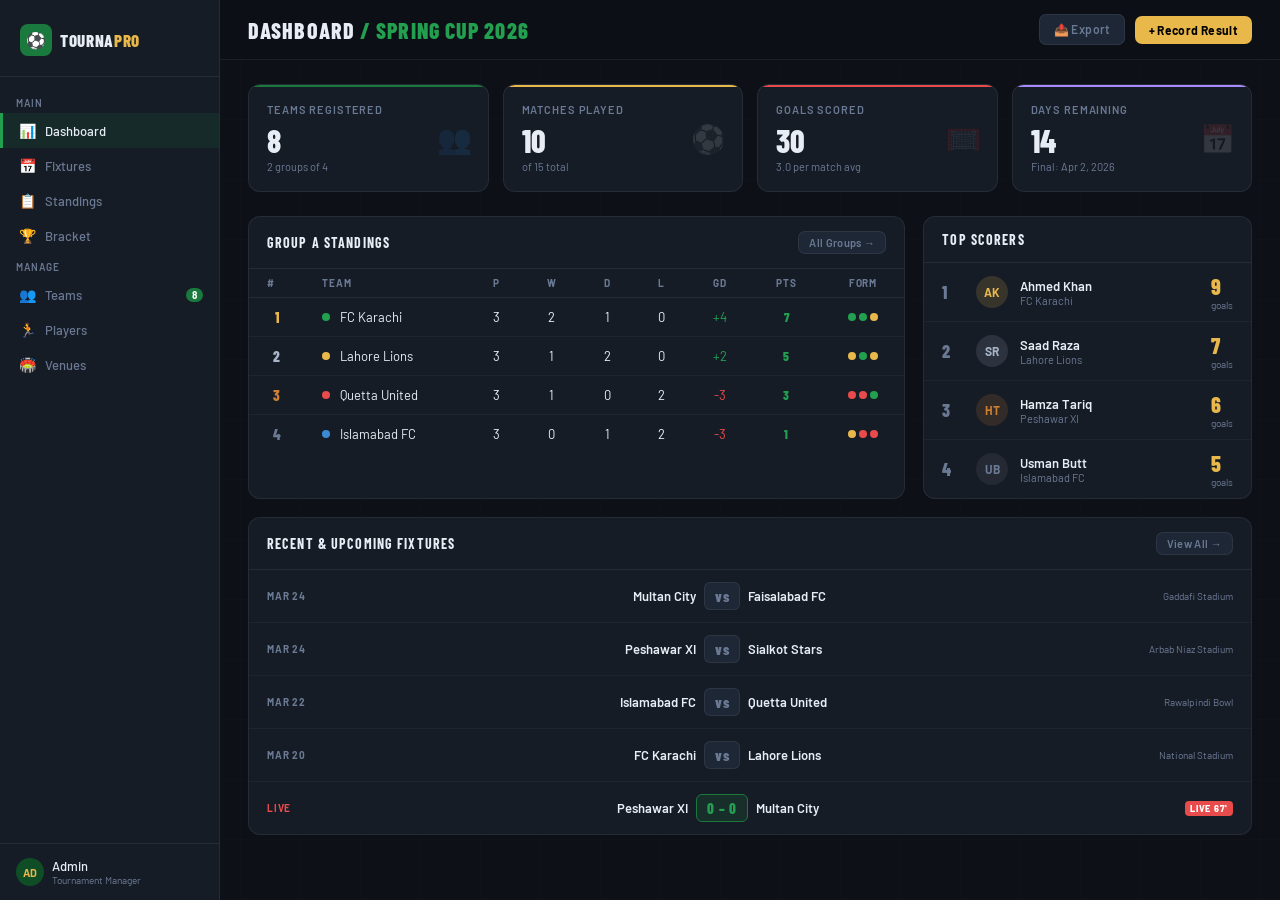
==== frontend/index.html @ d40a3f8a "Completed Frontend" ====
<!DOCTYPE html>
<html lang="en">
<head>
<meta charset="UTF-8">
<meta name="viewport" content="width=device-width, initial-scale=1.0">
<title>TournaPro — Sports Tournament Manager</title>
<link href="https://fonts.googleapis.com/css2?family=Barlow+Condensed:wght@400;600;700;800;900&family=Barlow:wght@400;500;600&display=swap" rel="stylesheet">
<link rel="stylesheet" href="style.css">

</head>
<body>
<div class="app">
  <!-- SIDEBAR -->
  <div class="sidebar">
    <div class="logo">
      <div class="logo-badge">
        <div class="logo-icon">⚽</div>
        <div class="logo-text">Tourna<span>Pro</span></div>
      </div>
    </div>
    <nav class="nav">
      <div class="nav-section">Main</div>
      <div class="nav-item active" onclick="navigate('dashboard', this)"><span class="icon">📊</span> Dashboard</div>
      <div class="nav-item" onclick="navigate('fixtures', this)"><span class="icon">📅</span> Fixtures</div>
      <div class="nav-item" onclick="navigate('standings', this)"><span class="icon">📋</span> Standings</div>
      <div class="nav-item" onclick="navigate('bracket', this)"><span class="icon">🏆</span> Bracket</div>
      <div class="nav-section">Manage</div>
      <div class="nav-item" onclick="navigate('teams', this)"><span class="icon">👥</span> Teams <span class="nav-badge" id="team-count-badge">8</span></div>
      <div class="nav-item" onclick="navigate('players', this)"><span class="icon">🏃</span> Players</div>
      <div class="nav-item" onclick="navigate('venues', this)"><span class="icon">🏟️</span> Venues</div>
    </nav>
    <div class="sidebar-footer">
      <div class="user-info">
        <div class="avatar">AD</div>
        <div>
          <div class="user-name">Admin</div>
          <div class="user-role">Tournament Manager</div>
        </div>
      </div>
    </div>
  </div>

  <!-- MAIN -->
  <div class="main">
    <div class="topbar">
      <div class="page-title" id="topbar-title">Dashboard <span>/ Spring Cup 2026</span></div>
      <div class="topbar-actions" id="topbar-actions">
        <button class="btn btn-ghost" onclick="showToast('📤 Export coming soon')">📤 Export</button>
        <button class="btn btn-gold" onclick="openModal('match-modal')">+ Record Result</button>
      </div>
    </div>

    <div class="content">

      <!-- ── DASHBOARD ── -->
      <div class="page active" id="page-dashboard">
        <div class="stats">
          <div class="stat-card" style="--accent: var(--green);">
            <div class="stat-label">Teams Registered</div>
            <div class="stat-value" id="stat-teams">8</div>
            <div class="stat-sub">2 groups of 4</div>
            <div class="stat-icon">👥</div>
          </div>
          <div class="stat-card" style="--accent: var(--gold);">
            <div class="stat-label">Matches Played</div>
            <div class="stat-value" id="stat-played">12</div>
            <div class="stat-sub" id="stat-played-sub">of 24 total</div>
            <div class="stat-icon">⚽</div>
          </div>
          <div class="stat-card" style="--accent: #e84b4b;">
            <div class="stat-label">Goals Scored</div>
            <div class="stat-value" id="stat-goals">31</div>
            <div class="stat-sub" id="stat-goals-sub">2.6 per match avg</div>
            <div class="stat-icon">🥅</div>
          </div>
          <div class="stat-card" style="--accent: #a78bfa;">
            <div class="stat-label">Days Remaining</div>
            <div class="stat-value">14</div>
            <div class="stat-sub">Final: Apr 2, 2026</div>
            <div class="stat-icon">📅</div>
          </div>
        </div>

        <div class="grid-3-1 mb18">
          <!-- STANDINGS MINI -->
          <div class="card">
            <div class="card-header">
              <div class="card-title">Group A Standings</div>
              <button class="btn btn-ghost" style="font-size:11px;padding:4px 10px;" onclick="navigate('standings', document.querySelector('[onclick*=standings]'))">All Groups →</button>
            </div>
            <table class="standings-table" id="dash-standings"></table>
          </div>
          <!-- TOP SCORERS -->
          <div class="card">
            <div class="card-header"><div class="card-title">Top Scorers</div></div>
            <div id="dash-scorers"></div>
          </div>
        </div>

        <!-- FIXTURES MINI -->
        <div class="card">
          <div class="card-header">
            <div class="card-title">Recent & Upcoming Fixtures</div>
            <button class="btn btn-ghost" style="font-size:11px;padding:4px 10px;" onclick="navigate('fixtures', document.querySelector('[onclick*=fixtures]'))">View All →</button>
          </div>
          <div id="dash-fixtures"></div>
        </div>
      </div>

      <!-- ── FIXTURES PAGE ── -->
      <div class="page" id="page-fixtures">
        <div class="search-bar">
          <input class="search-input" placeholder="🔍  Search by team or venue..." id="fixture-search" oninput="renderFixturesPage()">
          <select class="filter-select" id="fixture-filter" onchange="renderFixturesPage()">
            <option value="all">All Matches</option>
            <option value="played">Played</option>
            <option value="upcoming">Upcoming</option>
            <option value="live">Live</option>
          </select>
          <button class="btn btn-gold" onclick="openModal('match-modal')">+ Record Result</button>
        </div>
        <div class="card">
          <div id="fixtures-list"></div>
        </div>
      </div>

      <!-- ── STANDINGS PAGE ── -->
      <div class="page" id="page-standings">
        <div class="group-pills" id="group-pills">
          <div class="pill active" onclick="selectGroup('A', this)">Group A</div>
          <div class="pill" onclick="selectGroup('B', this)">Group B</div>
        </div>
        <div class="card">
          <div class="card-header">
            <div class="card-title" id="standings-group-title">Group A Standings</div>
          </div>
          <table class="standings-table" id="full-standings"></table>
        </div>
      </div>

      <!-- ── BRACKET PAGE ── -->
      <div class="page" id="page-bracket">
        <div class="card">
          <div class="card-header"><div class="card-title">🏆 Knockout Bracket — Spring Cup 2026</div></div>
          <div class="bracket-wrap">
            <div class="bracket" id="bracket-view"></div>
          </div>
        </div>
      </div>

      <!-- ── TEAMS PAGE ── -->
      <div class="page" id="page-teams">
        <div class="search-bar">
          <input class="search-input" placeholder="🔍  Search teams..." id="team-search" oninput="renderTeamsPage()">
          <button class="btn btn-gold" onclick="openModal('add-team-modal')">+ Add Team</button>
        </div>
        <div class="teams-grid" id="teams-grid"></div>
      </div>

      <!-- ── PLAYERS PAGE ── -->
      <div class="page" id="page-players">
        <div class="search-bar">
          <input class="search-input" placeholder="🔍  Search players..." id="player-search" oninput="renderPlayersPage()">
          <select class="filter-select" id="player-team-filter" onchange="renderPlayersPage()">
            <option value="all">All Teams</option>
          </select>
          <select class="filter-select" id="player-pos-filter" onchange="renderPlayersPage()">
            <option value="all">All Positions</option>
            <option value="FW">Forward</option>
            <option value="MF">Midfielder</option>
            <option value="DF">Defender</option>
            <option value="GK">Goalkeeper</option>
          </select>
          <button class="btn btn-gold" onclick="openModal('add-player-modal')">+ Add Player</button>
        </div>
        <div class="card">
          <table class="players-table">
            <thead>
              <tr>
                <th>#</th>
                <th>Player</th>
                <th>Team</th>
                <th>Position</th>
                <th>Goals</th>
                <th>Assists</th>
                <th>Matches</th>
              </tr>
            </thead>
            <tbody id="players-tbody"></tbody>
          </table>
        </div>
      </div>

      <!-- ── VENUES PAGE ── -->
      <div class="page" id="page-venues">
        <div class="venues-grid" id="venues-grid"></div>
      </div>

    </div><!-- /content -->
  </div><!-- /main -->
</div><!-- /app -->

<!-- ── MODAL: Record Match Result ── -->
<div class="modal-overlay" id="match-modal" onclick="closeModalOutside(event, 'match-modal')">
  <div class="modal">
    <div class="modal-header">
      <div class="modal-title">⚽ Record Match Result</div>
      <button class="modal-close" onclick="closeModal('match-modal')">✕</button>
    </div>
    <div class="modal-body">
      <div class="form-group">
        <label class="form-label">Fixture</label>
        <select class="form-select" id="result-fixture-select" onchange="updateResultTeams()"></select>
      </div>
      <div class="result-teams" id="result-teams-display">
        <div class="result-team">
          <div class="result-team-name" id="result-home-name">Home Team</div>
          <input type="number" class="score-input" id="result-home-score" value="0" min="0" max="20">
        </div>
        <div class="result-vs">VS</div>
        <div class="result-team">
          <div class="result-team-name" id="result-away-name">Away Team</div>
          <input type="number" class="score-input" id="result-away-score" value="0" min="0" max="20">
        </div>
      </div>
      <div class="form-group">
        <label class="form-label">Venue</label>
        <select class="form-select" id="result-venue-select"></select>
      </div>
    </div>
    <div class="modal-footer">
      <button class="btn btn-ghost" onclick="closeModal('match-modal')">Cancel</button>
      <button class="btn btn-primary" onclick="submitResult()">Save Result</button>
    </div>
  </div>
</div>

<!-- ── MODAL: Add Team ── -->
<div class="modal-overlay" id="add-team-modal" onclick="closeModalOutside(event, 'add-team-modal')">
  <div class="modal">
    <div class="modal-header">
      <div class="modal-title">👥 Add New Team</div>
      <button class="modal-close" onclick="closeModal('add-team-modal')">✕</button>
    </div>
    <div class="modal-body">
      <div class="form-group">
        <label class="form-label">Team Name</label>
        <input class="form-input" id="new-team-name" placeholder="e.g. Peshawar XI">
      </div>
      <div class="form-row">
        <div class="form-group">
          <label class="form-label">Group</label>
          <select class="form-select" id="new-team-group">
            <option value="A">Group A</option>
            <option value="B">Group B</option>
          </select>
        </div>
        <div class="form-group">
          <label class="form-label">Team Color</label>
          <select class="form-select" id="new-team-color">
            <option value="#22a050">Green</option>
            <option value="#e8b84b">Gold</option>
            <option value="#3b8bd4">Blue</option>
            <option value="#e84b4b">Red</option>
            <option value="#a78bfa">Purple</option>
            <option value="#f97316">Orange</option>
          </select>
        </div>
      </div>
    </div>
    <div class="modal-footer">
      <button class="btn btn-ghost" onclick="closeModal('add-team-modal')">Cancel</button>
      <button class="btn btn-primary" onclick="addTeam()">Add Team</button>
    </div>
  </div>
</div>

<!-- ── MODAL: Add Player ── -->
<div class="modal-overlay" id="add-player-modal" onclick="closeModalOutside(event, 'add-player-modal')">
  <div class="modal">
    <div class="modal-header">
      <div class="modal-title">🏃 Add New Player</div>
      <button class="modal-close" onclick="closeModal('add-player-modal')">✕</button>
    </div>
    <div class="modal-body">
      <div class="form-row">
        <div class="form-group">
          <label class="form-label">Full Name</label>
          <input class="form-input" id="new-player-name" placeholder="e.g. Ali Hassan">
        </div>
        <div class="form-group">
          <label class="form-label">Jersey #</label>
          <input class="form-input" id="new-player-jersey" type="number" placeholder="10" min="1" max="99">
        </div>
      </div>
      <div class="form-row">
        <div class="form-group">
          <label class="form-label">Team</label>
          <select class="form-select" id="new-player-team"></select>
        </div>
        <div class="form-group">
          <label class="form-label">Position</label>
          <select class="form-select" id="new-player-pos">
            <option value="FW">Forward</option>
            <option value="MF">Midfielder</option>
            <option value="DF">Defender</option>
            <option value="GK">Goalkeeper</option>
          </select>
        </div>
      </div>
    </div>
    <div class="modal-footer">
      <button class="btn btn-ghost" onclick="closeModal('add-player-modal')">Cancel</button>
      <button class="btn btn-primary" onclick="addPlayer()">Add Player</button>
    </div>
  </div>
</div>

<!-- TOAST -->
<div class="toast" id="toast">
  <span id="toast-msg">✅ Saved successfully</span>
</div>
<script src="script.js" defer></script>
</body>
</html>
---- frontend/style.css ----
*, *::before, *::after { box-sizing: border-box; margin: 0; padding: 0; }

:root {
  --green: #1a7a3e;
  --green-light: #22a050;
  --green-dark: #0f4d26;
  --gold: #e8b84b;
  --bg: #0d1117;
  --surface: #161c26;
  --surface2: #1e2736;
  --border: rgba(255,255,255,0.07);
  --text: #e8edf5;
  --muted: #6b7a94;
  --red: #e84b4b;
  --blue: #3b8bd4;
}

body {
  font-family: 'Barlow', sans-serif;
  background: var(--bg);
  color: var(--text);
  min-height: 100vh;
  overflow-x: hidden;
}

body::before {
  content: '';
  position: fixed;
  inset: 0;
  background:
    repeating-linear-gradient(90deg, rgba(255,255,255,0.012) 0px, rgba(255,255,255,0.012) 1px, transparent 1px, transparent 60px),
    repeating-linear-gradient(0deg, rgba(255,255,255,0.012) 0px, rgba(255,255,255,0.012) 1px, transparent 1px, transparent 60px);
  pointer-events: none;
  z-index: 0;
}

.app { position: relative; z-index: 1; display: flex; min-height: 100vh; }

/* ── SIDEBAR ── */
.sidebar {
  width: 220px;
  flex-shrink: 0;
  background: var(--surface);
  border-right: 1px solid var(--border);
  display: flex;
  flex-direction: column;
  position: fixed;
  top: 0; left: 0; bottom: 0;
  overflow-y: auto;
  z-index: 100;
}

.logo {
  padding: 24px 20px 20px;
  border-bottom: 1px solid var(--border);
}
.logo-badge { display: inline-flex; align-items: center; gap: 8px; }
.logo-icon {
  width: 32px; height: 32px;
  background: var(--green);
  border-radius: 8px;
  display: flex; align-items: center; justify-content: center;
  font-size: 16px;
}
.logo-text {
  font-family: 'Barlow Condensed', sans-serif;
  font-weight: 800; font-size: 17px;
  letter-spacing: 0.04em; text-transform: uppercase;
  color: var(--text); line-height: 1.1;
}
.logo-text span { color: var(--gold); }

.nav { padding: 12px 0; flex: 1; }
.nav-section { padding: 8px 16px 4px; font-size: 10px; font-weight: 600; letter-spacing: 0.1em; text-transform: uppercase; color: var(--muted); }
.nav-item {
  display: flex; align-items: center; gap: 10px;
  padding: 9px 16px;
  font-size: 13px; font-weight: 500;
  color: var(--muted);
  cursor: pointer;
  border-left: 3px solid transparent;
  transition: all 0.15s;
  user-select: none;
}
.nav-item:hover { color: var(--text); background: rgba(255,255,255,0.04); }
.nav-item.active { color: var(--text); background: rgba(26,122,62,0.15); border-left-color: var(--green-light); }
.nav-item .icon { width: 16px; text-align: center; font-size: 14px; }
.nav-badge {
  margin-left: auto;
  background: var(--green); color: #fff;
  font-size: 10px; font-weight: 700;
  padding: 1px 6px; border-radius: 99px;
}

.sidebar-footer {
  padding: 14px 16px;
  border-top: 1px solid var(--border);
}
.user-info { display: flex; align-items: center; gap: 8px; }
.avatar {
  width: 28px; height: 28px; border-radius: 50%;
  background: var(--green-dark);
  display: flex; align-items: center; justify-content: center;
  font-size: 11px; font-weight: 700; color: var(--gold);
}
.user-name { font-weight: 500; color: var(--text); font-size: 13px; }
.user-role { font-size: 10px; color: var(--muted); }

/* ── MAIN ── */
.main { flex: 1; margin-left: 220px; display: flex; flex-direction: column; }

/* ── TOPBAR ── */
.topbar {
  display: flex; align-items: center; justify-content: space-between;
  padding: 14px 28px;
  border-bottom: 1px solid var(--border);
  background: rgba(13,17,23,0.85);
  backdrop-filter: blur(12px);
  position: sticky; top: 0; z-index: 10;
}
.page-title {
  font-family: 'Barlow Condensed', sans-serif;
  font-size: 22px; font-weight: 800;
  text-transform: uppercase; letter-spacing: 0.05em;
}
.page-title span { color: var(--green-light); }
.topbar-actions { display: flex; gap: 10px; align-items: center; }
.btn {
  padding: 7px 14px; border-radius: 7px;
  font-size: 12px; font-weight: 600;
  cursor: pointer; border: none;
  font-family: 'Barlow', sans-serif;
  letter-spacing: 0.03em; transition: all 0.15s;
}
.btn-ghost { background: var(--surface2); color: var(--muted); border: 1px solid var(--border); }
.btn-ghost:hover { color: var(--text); border-color: rgba(255,255,255,0.2); }
.btn-primary { background: var(--green); color: #fff; }
.btn-primary:hover { background: var(--green-light); }
.btn-gold { background: var(--gold); color: #000; font-weight: 700; }
.btn-gold:hover { background: #f0c860; }
.btn-danger { background: var(--red); color: #fff; }
.btn-danger:hover { background: #ff6060; }

/* ── CONTENT PAGES ── */
.content { padding: 24px 28px; }
.page { display: none; }
.page.active { display: block; animation: fadeUp 0.3s ease; }

/* ── TABS ── */
.tabs {
  display: flex; gap: 0; margin-bottom: 24px;
  background: var(--surface); border-radius: 10px;
  padding: 4px; width: fit-content;
  border: 1px solid var(--border);
}
.tab {
  padding: 7px 16px; font-size: 12px; font-weight: 600;
  border-radius: 7px; cursor: pointer; color: var(--muted);
  transition: all 0.15s; letter-spacing: 0.03em;
}
.tab.active { background: var(--green); color: #fff; }
.tab:hover:not(.active) { color: var(--text); }

/* ── STATS ── */
.stats { display: grid; grid-template-columns: repeat(4, 1fr); gap: 14px; margin-bottom: 24px; }
.stat-card {
  background: var(--surface);
  border: 1px solid var(--border);
  border-radius: 12px; padding: 18px;
  position: relative; overflow: hidden;
  animation: fadeUp 0.4s ease both;
}
.stat-card::before {
  content: ''; position: absolute;
  top: 0; left: 0; right: 0; height: 2px;
  background: var(--accent, var(--green));
}
.stat-label { font-size: 11px; font-weight: 600; text-transform: uppercase; letter-spacing: 0.08em; color: var(--muted); margin-bottom: 8px; }
.stat-value { font-family: 'Barlow Condensed', sans-serif; font-size: 32px; font-weight: 800; line-height: 1; }
.stat-sub { font-size: 11px; color: var(--muted); margin-top: 4px; }
.stat-icon { position: absolute; right: 16px; top: 50%; transform: translateY(-50%); font-size: 28px; opacity: 0.12; }

/* ── CARD ── */
.card {
  background: var(--surface);
  border: 1px solid var(--border);
  border-radius: 12px; overflow: hidden;
  animation: fadeUp 0.35s ease both;
}
.card-header {
  display: flex; align-items: center; justify-content: space-between;
  padding: 14px 18px;
  border-bottom: 1px solid var(--border);
}
.card-title {
  font-family: 'Barlow Condensed', sans-serif;
  font-size: 14px; font-weight: 700;
  text-transform: uppercase; letter-spacing: 0.08em;
}

/* ── GRID ── */
.grid-3-1 { display: grid; grid-template-columns: 2fr 1fr; gap: 18px; }
.grid-2 { display: grid; grid-template-columns: 1fr 1fr; gap: 18px; }
.mb18 { margin-bottom: 18px; }

/* ── STANDINGS TABLE ── */
.standings-table { width: 100%; border-collapse: collapse; }
.standings-table th {
  font-size: 10px; font-weight: 700; text-transform: uppercase;
  letter-spacing: 0.08em; color: var(--muted);
  padding: 8px 18px; text-align: center;
  border-bottom: 1px solid var(--border);
}
.standings-table th:first-child,
.standings-table th:nth-child(2) { text-align: left; }
.standings-table td {
  padding: 10px 18px; font-size: 13px;
  text-align: center;
  border-bottom: 1px solid rgba(255,255,255,0.04);
  transition: background 0.15s;
}
.standings-table tr:hover td { background: rgba(255,255,255,0.03); }
.standings-table tr:last-child td { border-bottom: none; }
.standings-table td:nth-child(2) { text-align: left; }
.rank {
  font-family: 'Barlow Condensed', sans-serif;
  font-weight: 800; font-size: 15px; color: var(--muted);
}
.rank.gold { color: var(--gold); }
.rank.silver { color: #a8b5c8; }
.rank.bronze { color: #cd7f32; }
.team-cell { display: flex; align-items: center; gap: 10px; }
.team-dot { width: 8px; height: 8px; border-radius: 50%; flex-shrink: 0; }
.pts { font-family: 'Barlow Condensed', sans-serif; font-weight: 800; font-size: 16px; color: var(--green-light); }
.form-dots { display: flex; gap: 3px; justify-content: center; }
.form-dot { width: 8px; height: 8px; border-radius: 50%; }
.w { background: var(--green-light); }
.d { background: var(--gold); }
.l { background: var(--red); }

/* ── FIXTURES ── */
.fixture {
  padding: 12px 18px;
  display: flex; align-items: center;
  border-bottom: 1px solid rgba(255,255,255,0.04);
  gap: 12px; transition: background 0.15s; cursor: default;
}
.fixture:last-child { border-bottom: none; }
.fixture:hover { background: rgba(255,255,255,0.03); }
.fixture-date { font-size: 10px; font-weight: 700; text-transform: uppercase; letter-spacing: 0.08em; color: var(--muted); width: 54px; flex-shrink: 0; }
.fixture-teams { flex: 1; display: flex; align-items: center; gap: 8px; }
.fixture-team { flex: 1; font-size: 13px; font-weight: 600; }
.fixture-team.home { text-align: right; }
.fixture-score {
  background: var(--surface2); border: 1px solid var(--border);
  border-radius: 6px; padding: 4px 10px;
  font-family: 'Barlow Condensed', sans-serif;
  font-weight: 800; font-size: 15px; letter-spacing: 0.05em;
  flex-shrink: 0;
}
.fixture-score.live { background: rgba(26,122,62,0.2); border-color: var(--green); color: var(--green-light); }
.fixture-score.upcoming { color: var(--muted); }
.fixture-venue { font-size: 10px; color: var(--muted); width: 110px; text-align: right; flex-shrink: 0; }
.live-badge {
  background: var(--red); color: #fff;
  font-size: 9px; font-weight: 800;
  padding: 2px 5px; border-radius: 4px; letter-spacing: 0.08em;
  animation: pulse 1.5s ease-in-out infinite;
}

/* ── SCORERS ── */
.scorer {
  display: flex; align-items: center; gap: 12px;
  padding: 10px 18px;
  border-bottom: 1px solid rgba(255,255,255,0.04);
  transition: background 0.15s;
}
.scorer:last-child { border-bottom: none; }
.scorer:hover { background: rgba(255,255,255,0.03); }
.scorer-rank { font-family: 'Barlow Condensed', sans-serif; font-weight: 800; font-size: 18px; color: var(--muted); width: 22px; flex-shrink: 0; }
.scorer-avatar {
  width: 32px; height: 32px; border-radius: 50%;
  display: flex; align-items: center; justify-content: center;
  font-weight: 700; font-size: 12px; flex-shrink: 0;
}
.scorer-info { flex: 1; }
.scorer-name { font-size: 13px; font-weight: 600; }
.scorer-team { font-size: 11px; color: var(--muted); }
.scorer-goals { font-family: 'Barlow Condensed', sans-serif; font-size: 22px; font-weight: 800; color: var(--gold); }
.scorer-label { font-size: 10px; color: var(--muted); text-align: right; }

/* ── TEAMS PAGE ── */
.teams-grid { display: grid; grid-template-columns: repeat(3, 1fr); gap: 14px; }
.team-card {
  background: var(--surface); border: 1px solid var(--border);
  border-radius: 12px; padding: 18px;
  cursor: pointer; transition: all 0.2s;
  animation: fadeUp 0.35s ease both;
}
.team-card:hover { border-color: var(--green); transform: translateY(-2px); }
.team-card-header { display: flex; align-items: center; gap: 12px; margin-bottom: 14px; }
.team-logo {
  width: 44px; height: 44px; border-radius: 10px;
  display: flex; align-items: center; justify-content: center;
  font-size: 20px; flex-shrink: 0;
}
.team-card-name { font-family: 'Barlow Condensed', sans-serif; font-size: 17px; font-weight: 800; text-transform: uppercase; letter-spacing: 0.05em; }
.team-card-group { font-size: 11px; color: var(--muted); }
.team-stats-row { display: flex; gap: 0; }
.team-stat { flex: 1; text-align: center; }
.team-stat-val { font-family: 'Barlow Condensed', sans-serif; font-size: 20px; font-weight: 800; }
.team-stat-lbl { font-size: 10px; color: var(--muted); text-transform: uppercase; letter-spacing: 0.06em; }
.team-divider { width: 1px; background: var(--border); margin: 4px 0; }

/* ── PLAYERS PAGE ── */
.players-table { width: 100%; border-collapse: collapse; }
.players-table th {
  font-size: 10px; font-weight: 700; text-transform: uppercase;
  letter-spacing: 0.08em; color: var(--muted);
  padding: 10px 18px; text-align: left;
  border-bottom: 1px solid var(--border);
}
.players-table td {
  padding: 11px 18px; font-size: 13px;
  border-bottom: 1px solid rgba(255,255,255,0.04);
  transition: background 0.15s;
}
.players-table tr:hover td { background: rgba(255,255,255,0.03); }
.players-table tr:last-child td { border-bottom: none; }
.player-cell { display: flex; align-items: center; gap: 10px; }
.player-avatar {
  width: 30px; height: 30px; border-radius: 50%;
  display: flex; align-items: center; justify-content: center;
  font-size: 11px; font-weight: 700; flex-shrink: 0;
}
.pos-badge {
  display: inline-block; padding: 2px 7px;
  border-radius: 5px; font-size: 10px; font-weight: 700;
  text-transform: uppercase; letter-spacing: 0.06em;
}
.pos-fw { background: rgba(232,75,75,0.2); color: var(--red); }
.pos-mf { background: rgba(34,160,80,0.2); color: var(--green-light); }
.pos-df { background: rgba(59,139,212,0.2); color: var(--blue); }
.pos-gk { background: rgba(232,184,75,0.2); color: var(--gold); }

/* ── VENUES PAGE ── */
.venues-grid { display: grid; grid-template-columns: repeat(2, 1fr); gap: 14px; }
.venue-card {
  background: var(--surface); border: 1px solid var(--border);
  border-radius: 12px; overflow: hidden;
  animation: fadeUp 0.35s ease both;
}
.venue-banner {
  height: 80px; display: flex; align-items: center; justify-content: center;
  font-size: 36px; position: relative;
}
.venue-body { padding: 14px 18px; }
.venue-name { font-family: 'Barlow Condensed', sans-serif; font-size: 17px; font-weight: 800; text-transform: uppercase; letter-spacing: 0.04em; margin-bottom: 4px; }
.venue-city { font-size: 12px; color: var(--muted); margin-bottom: 12px; }
.venue-info { display: flex; gap: 18px; }
.venue-info-item { font-size: 12px; }
.venue-info-label { color: var(--muted); font-size: 10px; text-transform: uppercase; letter-spacing: 0.06em; }

/* ── MODAL ── */
.modal-overlay {
  display: none; position: fixed; inset: 0;
  background: rgba(0,0,0,0.7); z-index: 200;
  align-items: center; justify-content: center;
  backdrop-filter: blur(4px);
}
.modal-overlay.open { display: flex; animation: fadeIn 0.2s ease; }
.modal {
  background: var(--surface); border: 1px solid var(--border);
  border-radius: 14px; width: 480px; max-width: 95vw;
  animation: slideUp 0.25s ease;
}
.modal-header {
  display: flex; align-items: center; justify-content: space-between;
  padding: 18px 22px; border-bottom: 1px solid var(--border);
}
.modal-title { font-family: 'Barlow Condensed', sans-serif; font-size: 18px; font-weight: 800; text-transform: uppercase; letter-spacing: 0.05em; }
.modal-close {
  width: 28px; height: 28px; border-radius: 6px;
  background: var(--surface2); border: 1px solid var(--border);
  color: var(--muted); cursor: pointer; font-size: 14px;
  display: flex; align-items: center; justify-content: center;
  transition: all 0.15s;
}
.modal-close:hover { color: var(--text); border-color: rgba(255,255,255,0.2); }
.modal-body { padding: 22px; }
.modal-footer { padding: 14px 22px; border-top: 1px solid var(--border); display: flex; gap: 10px; justify-content: flex-end; }

/* ── FORM ── */
.form-group { margin-bottom: 16px; }
.form-label { display: block; font-size: 11px; font-weight: 600; text-transform: uppercase; letter-spacing: 0.08em; color: var(--muted); margin-bottom: 6px; }
.form-input, .form-select {
  width: 100%; padding: 9px 12px;
  background: var(--surface2); border: 1px solid var(--border);
  border-radius: 8px; color: var(--text); font-size: 13px;
  font-family: 'Barlow', sans-serif;
  transition: border-color 0.15s; outline: none;
}
.form-input:focus, .form-select:focus { border-color: var(--green); }
.form-select option { background: var(--surface2); }
.form-row { display: grid; grid-template-columns: 1fr 1fr; gap: 12px; }

/* ── TOAST ── */
.toast {
  position: fixed; bottom: 24px; right: 24px;
  background: var(--green); color: #fff;
  padding: 12px 18px; border-radius: 10px;
  font-size: 13px; font-weight: 600;
  display: flex; align-items: center; gap: 8px;
  z-index: 300; transform: translateY(80px); opacity: 0;
  transition: all 0.3s ease; pointer-events: none;
  box-shadow: 0 8px 24px rgba(0,0,0,0.4);
}
.toast.show { transform: translateY(0); opacity: 1; }

/* ── RESULT ENTRY ── */
.result-teams {
  display: flex; align-items: center; gap: 16px;
  background: var(--surface2); border-radius: 10px;
  padding: 16px; margin-bottom: 16px;
}
.result-team { flex: 1; text-align: center; }
.result-team-name { font-size: 13px; font-weight: 600; margin-bottom: 8px; }
.score-input {
  width: 64px; padding: 8px; text-align: center;
  background: var(--bg); border: 2px solid var(--border);
  border-radius: 8px; color: var(--text);
  font-family: 'Barlow Condensed', sans-serif;
  font-size: 26px; font-weight: 800; outline: none;
  transition: border-color 0.15s;
}
.score-input:focus { border-color: var(--green); }
.result-vs { font-family: 'Barlow Condensed', sans-serif; font-size: 18px; font-weight: 700; color: var(--muted); }

/* ── SEARCH ── */
.search-bar {
  display: flex; gap: 10px; align-items: center; margin-bottom: 18px;
}
.search-input {
  flex: 1; padding: 9px 14px;
  background: var(--surface); border: 1px solid var(--border);
  border-radius: 8px; color: var(--text); font-size: 13px;
  font-family: 'Barlow', sans-serif; outline: none;
  transition: border-color 0.15s;
}
.search-input:focus { border-color: var(--green); }
.filter-select {
  padding: 9px 12px;
  background: var(--surface); border: 1px solid var(--border);
  border-radius: 8px; color: var(--text); font-size: 12px;
  font-family: 'Barlow', sans-serif; outline: none; cursor: pointer;
}

/* ── EMPTY STATE ── */
.empty { text-align: center; padding: 48px 24px; color: var(--muted); }
.empty-icon { font-size: 40px; margin-bottom: 12px; opacity: 0.4; }
.empty-text { font-size: 14px; }

/* ── ANIMATIONS ── */
@keyframes fadeUp { from { opacity:0; transform: translateY(12px); } to { opacity:1; transform: translateY(0); } }
@keyframes fadeIn { from { opacity:0; } to { opacity:1; } }
@keyframes slideUp { from { opacity:0; transform: translateY(20px); } to { opacity:1; transform: translateY(0); } }
@keyframes pulse { 0%,100%{opacity:1} 50%{opacity:0.5} }

/* ── GROUP FILTER PILLS ── */
.group-pills { display: flex; gap: 8px; margin-bottom: 18px; flex-wrap: wrap; }
.pill {
  padding: 5px 14px; border-radius: 99px; font-size: 12px; font-weight: 600;
  border: 1px solid var(--border); color: var(--muted);
  cursor: pointer; transition: all 0.15s;
}
.pill:hover { color: var(--text); border-color: rgba(255,255,255,0.2); }
.pill.active { background: var(--green); border-color: var(--green); color: #fff; }

/* ── BRACKET ── */
.bracket-wrap { padding: 24px 18px; overflow-x: auto; }
.bracket { display: flex; gap: 0; align-items: center; min-width: 640px; }
.bracket-round { display: flex; flex-direction: column; align-items: center; }
.b-label { font-size: 10px; font-weight: 700; text-transform: uppercase; letter-spacing: 0.1em; color: var(--muted); margin-bottom: 8px; text-align: center; }
.b-matches { display: flex; flex-direction: column; gap: 0; }
.b-match {
  background: var(--surface2); border: 1px solid var(--border);
  border-radius: 8px; overflow: hidden; width: 148px; margin: 8px 0;
}
.b-team {
  padding: 7px 10px; font-size: 12px; font-weight: 600;
  display: flex; align-items: center; justify-content: space-between;
  border-bottom: 1px solid var(--border);
}
.b-team:last-child { border-bottom: none; }
.b-team.winner { color: var(--green-light); background: rgba(26,122,62,0.12); }
.b-score { font-family: 'Barlow Condensed', sans-serif; font-weight: 800; font-size: 14px; }
.b-connector { width: 28px; flex-shrink: 0; display: flex; flex-direction: column; align-items: center; }
.b-line { width: 28px; border-top: 1px solid var(--border); }
.b-tbd { color: var(--muted); font-size: 11px; font-style: italic; padding: 7px 10px; border-bottom: 1px solid var(--border); }
.b-tbd:last-child { border-bottom: none; }

/* badge */
.badge {
  display: inline-block; padding: 2px 7px;
  border-radius: 5px; font-size: 10px; font-weight: 700;
  text-transform: uppercase; letter-spacing: 0.06em;
}
.badge-green { background: rgba(34,160,80,0.2); color: var(--green-light); }
.badge-gold { background: rgba(232,184,75,0.2); color: var(--gold); }
.badge-red { background: rgba(232,75,75,0.2); color: var(--red); }
.badge-muted { background: rgba(255,255,255,0.06); color: var(--muted); }
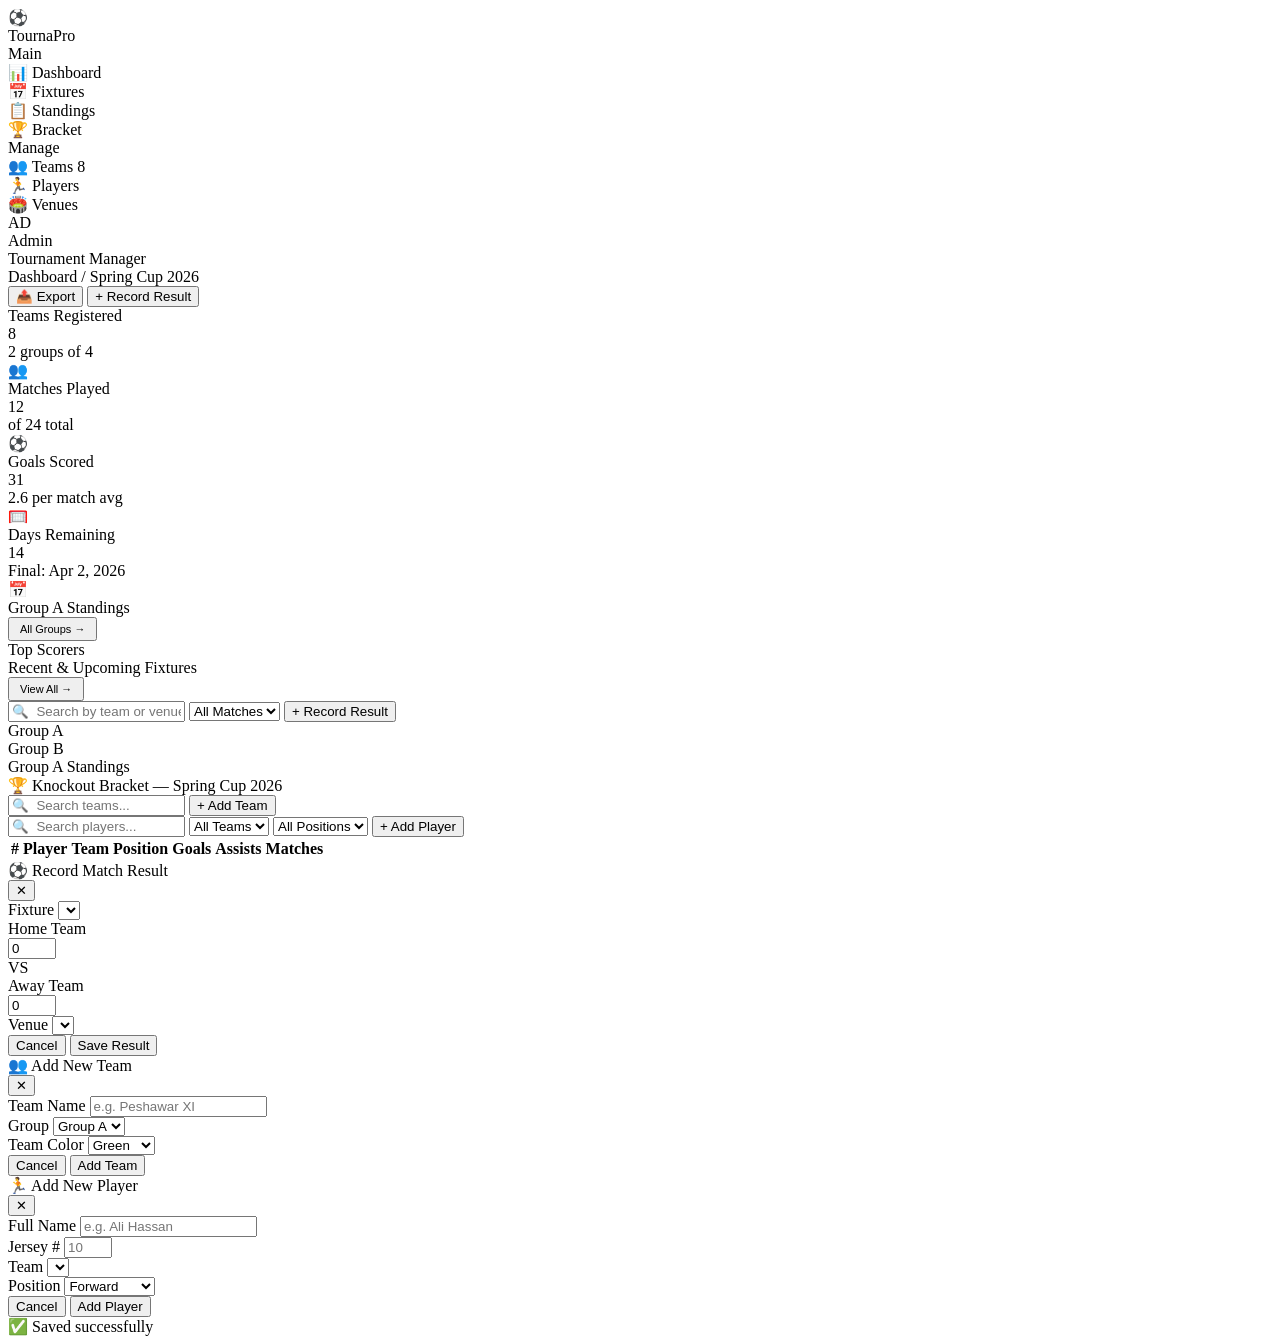
==== commit c064ed13: "update" ====
--- a/frontend/index.html
+++ b/frontend/index.html
@@ -5,7 +5,7 @@
 <meta name="viewport" content="width=device-width, initial-scale=1.0">
 <title>TournaPro — Sports Tournament Manager</title>
 <link href="https://fonts.googleapis.com/css2?family=Barlow+Condensed:wght@400;600;700;800;900&family=Barlow:wght@400;500;600&display=swap" rel="stylesheet">
-<link rel="stylesheet" href="style.css">
+<link rel="stylesheet" href="frontend/style.css">
 
 </head>
 <body>
@@ -320,6 +320,6 @@
 <div class="toast" id="toast">
   <span id="toast-msg">✅ Saved successfully</span>
 </div>
-<script src="script.js" defer></script>
+<script src="frontend/script.js" defer></script>
 </body>
 </html>
